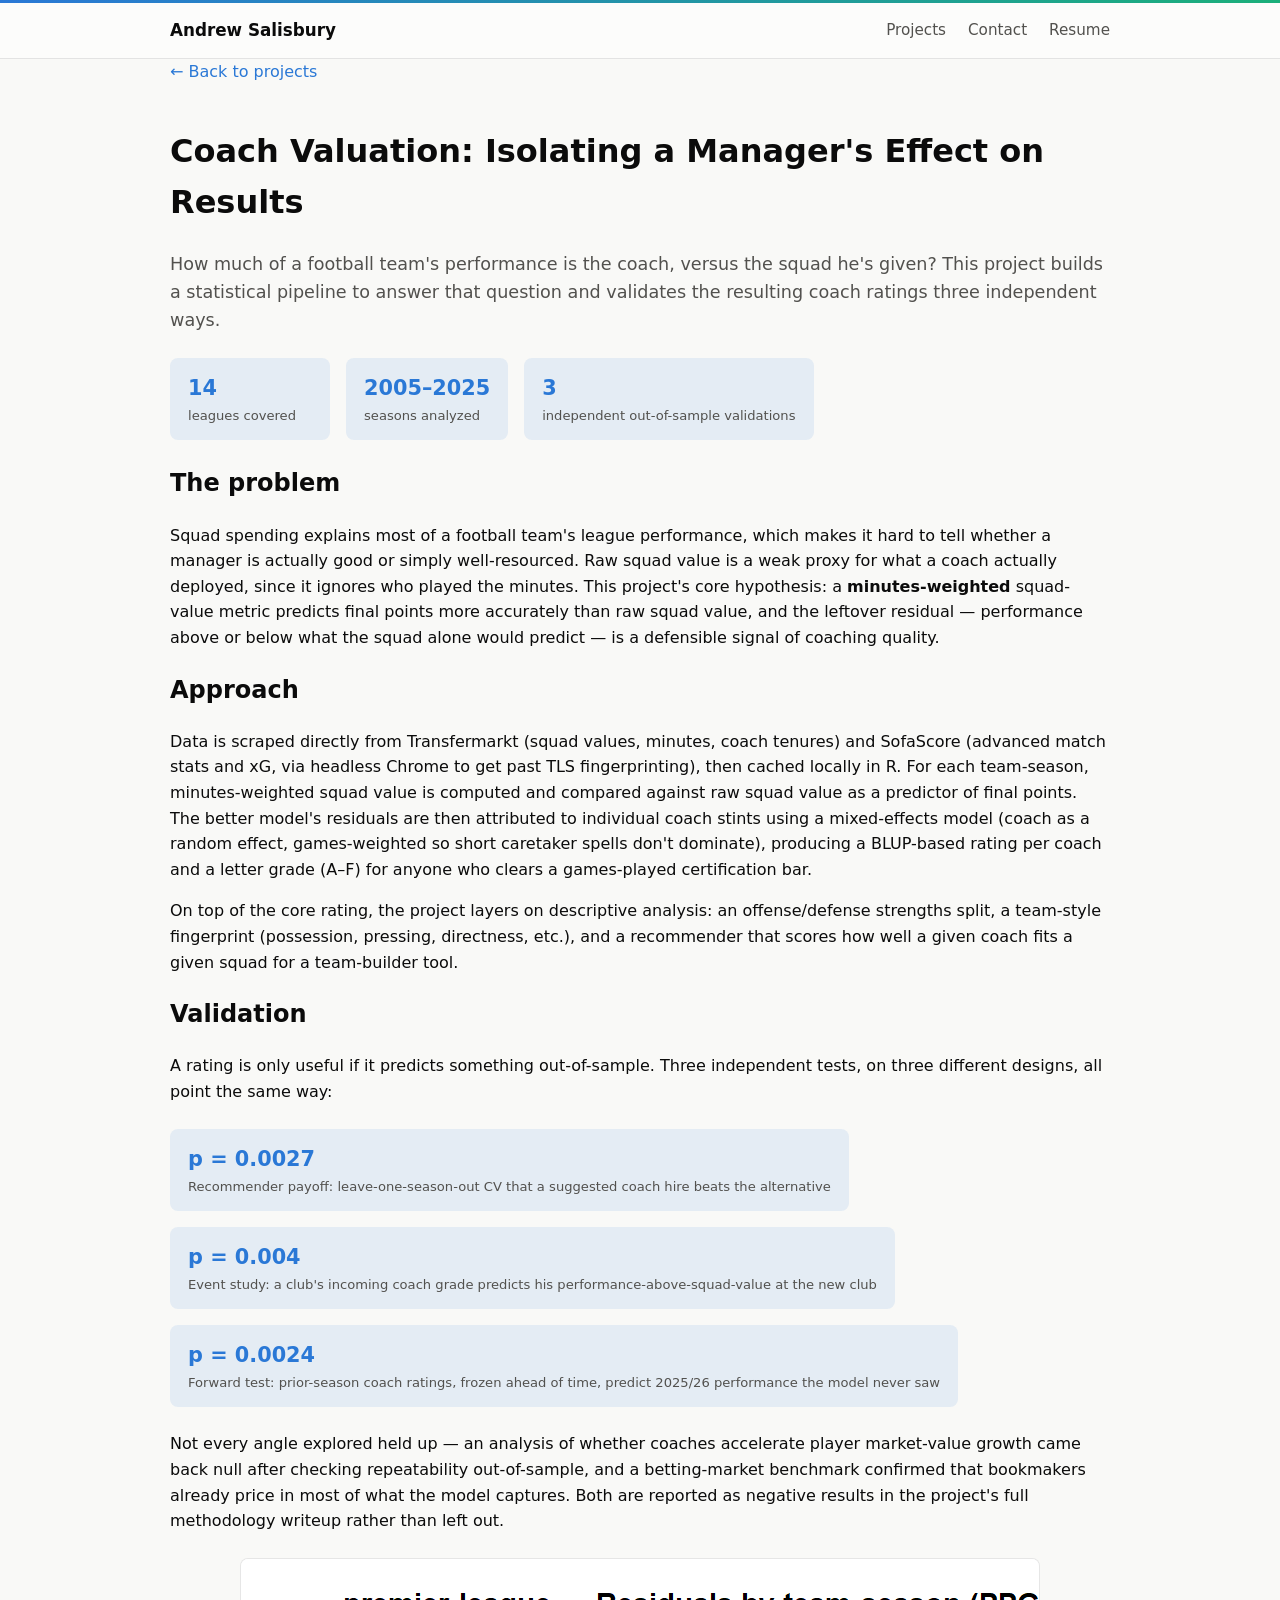
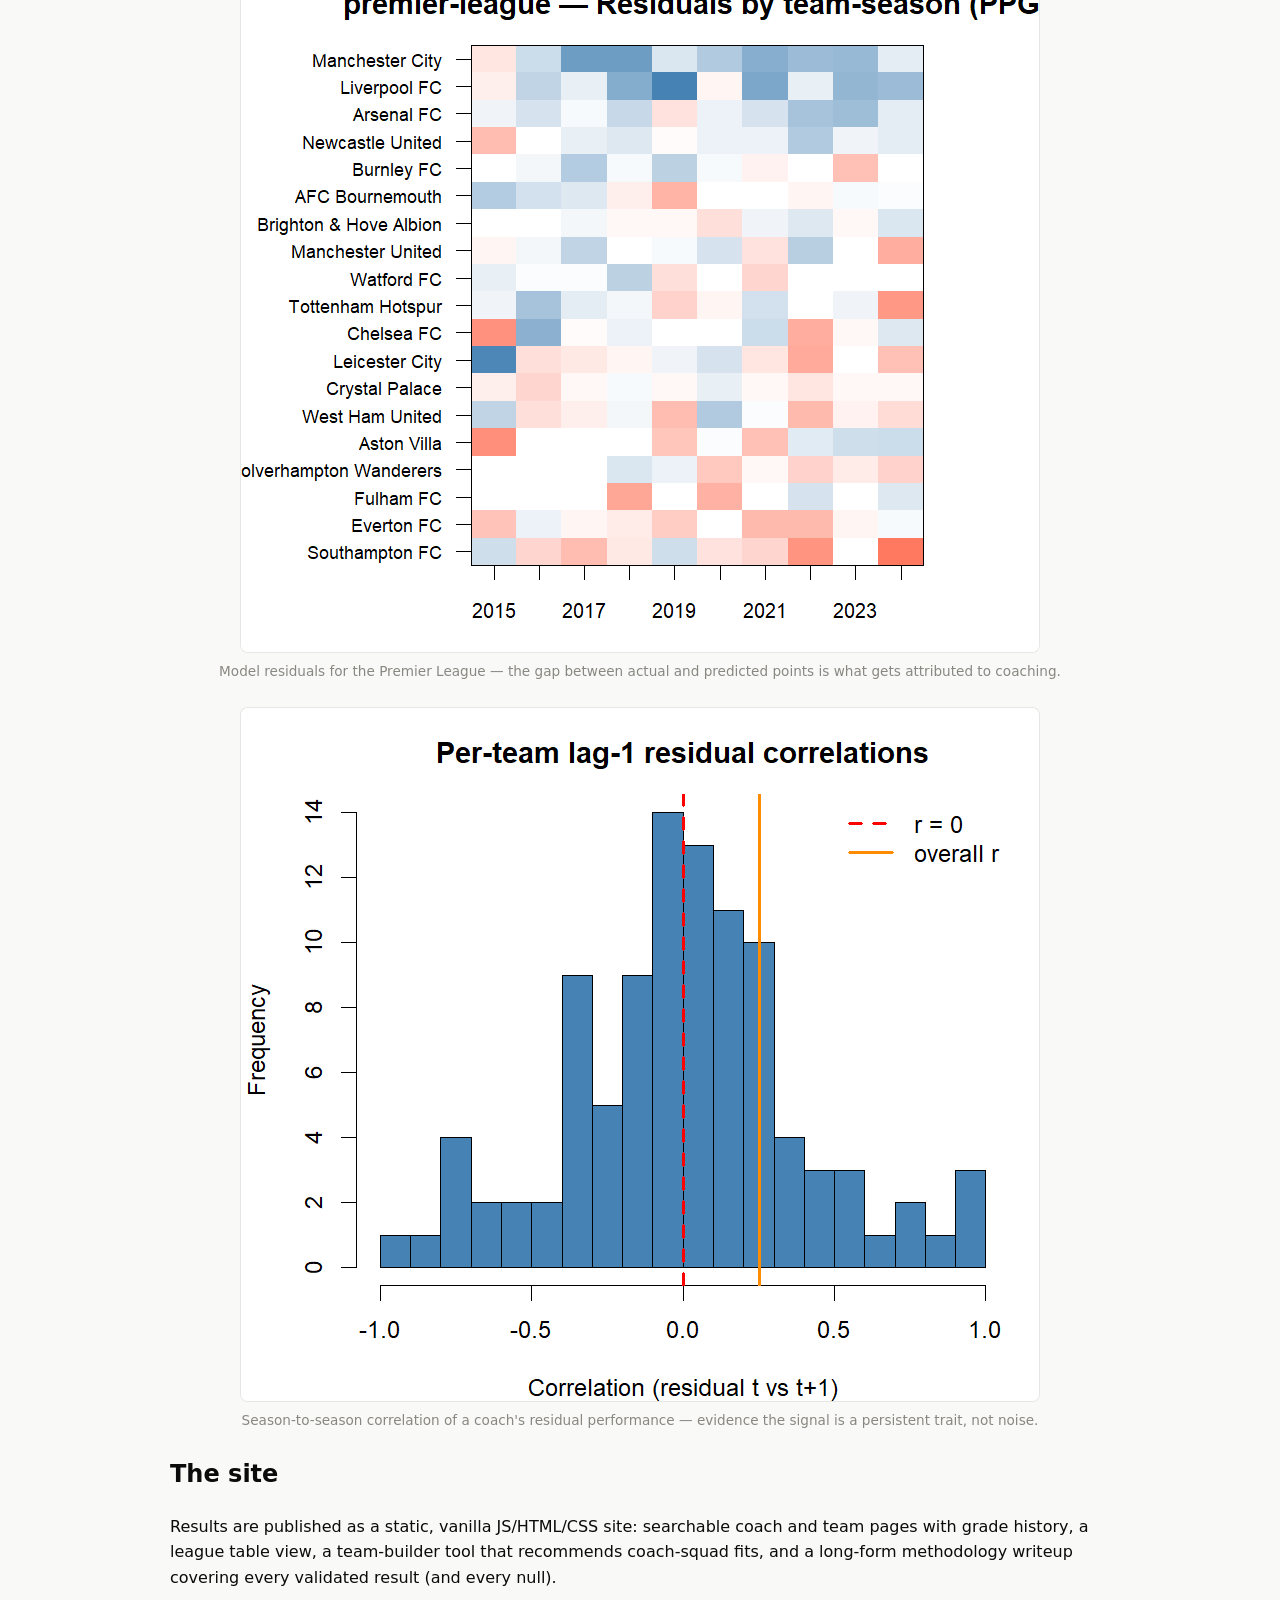
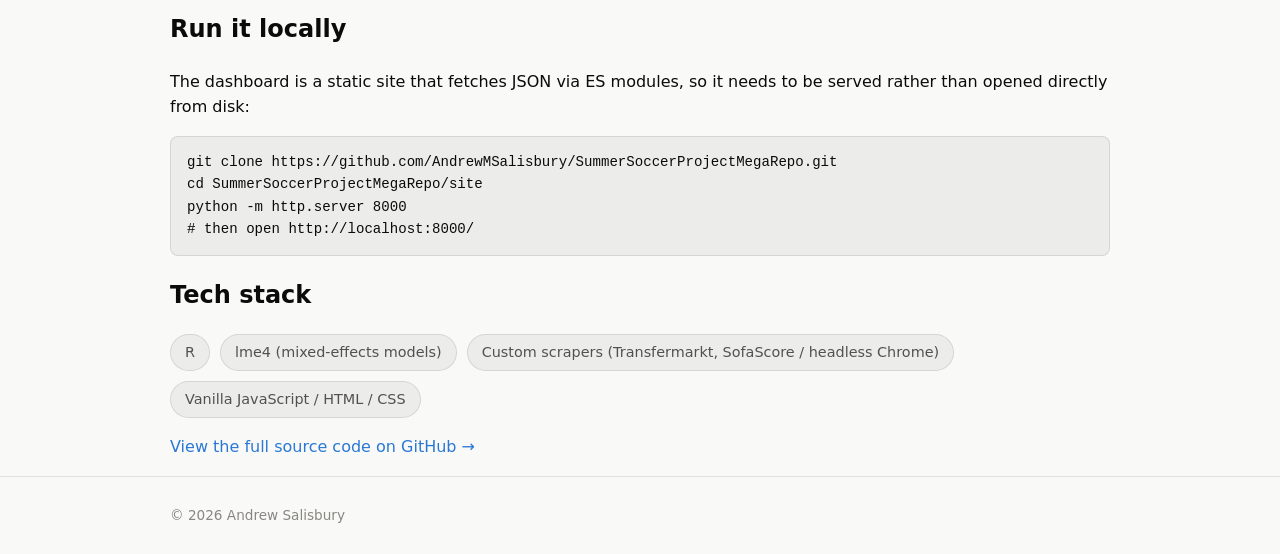
==== projects/coach-valuation.html @ 93ec7288 "Initial portfolio site with soccer coach valuation case study Static HTML/CSS/JS portfolio featuring" ====
<!DOCTYPE html>
<html lang="en">
<head>
<meta charset="utf-8">
<meta name="viewport" content="width=device-width, initial-scale=1">
<title>Coach Valuation — Andrew Salisbury</title>
<meta name="description" content="Case study: isolating a football coach's effect on team performance using mixed-effects models.">
<link rel="stylesheet" href="../css/style.css">
</head>
<body>

<header class="site-header">
  <div class="container">
    <a class="brand" href="../index.html">Andrew Salisbury</a>
    <nav>
      <a href="../index.html#projects">Projects</a>
      <a href="../index.html#contact">Contact</a>
      <a href="../assets/resume/Andrew_Salisbury_Resume.pdf">Resume</a>
    </nav>
  </div>
</header>

<main class="container case-study">

  <a class="back-link" href="../index.html#projects">&larr; Back to projects</a>

  <h1>Coach Valuation: Isolating a Manager's Effect on Results</h1>
  <p class="lede">
    How much of a football team's performance is the coach, versus the squad
    he's given? This project builds a statistical pipeline to answer that
    question and validates the resulting coach ratings three independent ways.
  </p>

  <div class="stat-row">
    <div class="stat"><div class="value">14</div><div class="label">leagues covered</div></div>
    <div class="stat"><div class="value">2005–2025</div><div class="label">seasons analyzed</div></div>
    <div class="stat"><div class="value">3</div><div class="label">independent out-of-sample validations</div></div>
  </div>

  <section>
    <h2>The problem</h2>
    <p>
      Squad spending explains most of a football team's league performance,
      which makes it hard to tell whether a manager is actually good or simply
      well-resourced. Raw squad value is a weak proxy for what a coach actually
      deployed, since it ignores who played the minutes. This project's core
      hypothesis: a <strong>minutes-weighted</strong> squad-value metric predicts
      final points more accurately than raw squad value, and the leftover
      residual — performance above or below what the squad alone would predict
      — is a defensible signal of coaching quality.
    </p>
  </section>

  <section>
    <h2>Approach</h2>
    <p>
      Data is scraped directly from Transfermarkt (squad values, minutes, coach
      tenures) and SofaScore (advanced match stats and xG, via headless Chrome
      to get past TLS fingerprinting), then cached locally in R. For each team-season,
      minutes-weighted squad value is computed and compared against raw squad
      value as a predictor of final points. The better model's residuals are
      then attributed to individual coach stints using a mixed-effects model
      (coach as a random effect, games-weighted so short caretaker spells don't
      dominate), producing a BLUP-based rating per coach and a letter grade
      (A–F) for anyone who clears a games-played certification bar.
    </p>
    <p>
      On top of the core rating, the project layers on descriptive analysis:
      an offense/defense strengths split, a team-style fingerprint (possession,
      pressing, directness, etc.), and a recommender that scores how well a
      given coach fits a given squad for a team-builder tool.
    </p>
  </section>

  <section>
    <h2>Validation</h2>
    <p>
      A rating is only useful if it predicts something out-of-sample. Three
      independent tests, on three different designs, all point the same way:
    </p>
    <div class="stat-row">
      <div class="stat"><div class="value">p = 0.0027</div><div class="label">Recommender payoff: leave-one-season-out CV that a suggested coach hire beats the alternative</div></div>
      <div class="stat"><div class="value">p = 0.004</div><div class="label">Event study: a club's incoming coach grade predicts his performance-above-squad-value at the new club</div></div>
      <div class="stat"><div class="value">p = 0.0024</div><div class="label">Forward test: prior-season coach ratings, frozen ahead of time, predict 2025/26 performance the model never saw</div></div>
    </div>
    <p>
      Not every angle explored held up — an analysis of whether coaches
      accelerate player market-value growth came back null after checking
      repeatability out-of-sample, and a betting-market benchmark confirmed
      that bookmakers already price in most of what the model captures. Both
      are reported as negative results in the project's full methodology
      writeup rather than left out.
    </p>
  </section>

  <figure>
    <img src="../assets/img/coach-valuation-residuals.png" alt="Premier League residuals: actual points vs. model-predicted points">
    <figcaption>Model residuals for the Premier League — the gap between actual and predicted points is what gets attributed to coaching.</figcaption>
  </figure>

  <figure>
    <img src="../assets/img/coach-valuation-lag1.png" alt="Lag-1 season-to-season correlation of coach residuals">
    <figcaption>Season-to-season correlation of a coach's residual performance — evidence the signal is a persistent trait, not noise.</figcaption>
  </figure>

  <section>
    <h2>The site</h2>
    <p>
      Results are published as a static, vanilla JS/HTML/CSS site: searchable
      coach and team pages with grade history, a league table view, a
      team-builder tool that recommends coach-squad fits, and a long-form
      methodology writeup covering every validated result (and every null).
    </p>
  </section>

  <section>
    <h2>Run it locally</h2>
    <p>
      The dashboard is a static site that fetches JSON via ES modules, so it
      needs to be served rather than opened directly from disk:
    </p>
    <pre>git clone https://github.com/AndrewMSalisbury/SummerSoccerProjectMegaRepo.git
cd SummerSoccerProjectMegaRepo/site
python -m http.server 8000
# then open http://localhost:8000/</pre>
  </section>

  <section>
    <h2>Tech stack</h2>
    <ul class="skills">
      <li>R</li>
      <li>lme4 (mixed-effects models)</li>
      <li>Custom scrapers (Transfermarkt, SofaScore / headless Chrome)</li>
      <li>Vanilla JavaScript / HTML / CSS</li>
    </ul>
  </section>

  <p>
    <a href="https://github.com/AndrewMSalisbury/SummerSoccerProjectMegaRepo">View the full source code on GitHub →</a>
  </p>

</main>

<footer class="site-footer">
  <div class="container">
    &copy; <span id="year"></span> Andrew Salisbury
  </div>
</footer>

<script src="../js/main.js"></script>
</body>
</html>
---- css/style.css ----
/* style.css — shared styles for the portfolio site.
   Palette follows the same light/dark token pattern as the coach-valuation
   project (data-driven, one place to swap for a rebrand later). */

:root {
  --page: #f9f9f7;
  --surface: #fcfcfb;
  --ink: #0b0b0b;
  --ink-2: #52514e;
  --muted: #898781;
  --border: rgba(11, 11, 11, 0.10);
  --accent: #2a78d6;
  --accent-2: #1baf7a;
  --accent-wash: rgba(42, 120, 214, 0.10);
  --tag-bg: rgba(11, 11, 11, 0.05);
}

@media (prefers-color-scheme: dark) {
  :root:not([data-theme="light"]) {
    --page: #0d0d0d;
    --surface: #1a1a19;
    --ink: #ffffff;
    --ink-2: #c3c2b7;
    --muted: #898781;
    --border: rgba(255, 255, 255, 0.10);
    --accent: #3987e5;
    --accent-2: #199e70;
    --accent-wash: rgba(57, 135, 229, 0.14);
    --tag-bg: rgba(255, 255, 255, 0.08);
  }
}

:root[data-theme="dark"] {
  --page: #0d0d0d;
  --surface: #1a1a19;
  --ink: #ffffff;
  --ink-2: #c3c2b7;
  --muted: #898781;
  --border: rgba(255, 255, 255, 0.10);
  --accent: #3987e5;
  --accent-2: #199e70;
  --accent-wash: rgba(57, 135, 229, 0.14);
  --tag-bg: rgba(255, 255, 255, 0.08);
}

* { box-sizing: border-box; }

html, body {
  margin: 0;
  padding: 0;
  background: var(--page);
  color: var(--ink);
  font-family: system-ui, -apple-system, "Segoe UI", sans-serif;
  font-size: 16px;
  line-height: 1.6;
}

a { color: var(--accent); text-decoration: none; }
a:hover { text-decoration: underline; }

.container {
  max-width: 980px;
  margin: 0 auto;
  padding: 0 20px;
}

img { max-width: 100%; display: block; }

/* ---------- header ---------- */

.site-header {
  background: var(--surface);
  border-bottom: 1px solid var(--border);
  position: sticky;
  top: 0;
  z-index: 50;
}
.site-header::before {
  content: "";
  display: block;
  height: 3px;
  background: linear-gradient(90deg, var(--accent), var(--accent-2));
}
.site-header .container {
  display: flex;
  align-items: center;
  justify-content: space-between;
  padding-top: 14px;
  padding-bottom: 14px;
}
.site-header .brand {
  font-weight: 700;
  color: var(--ink);
  font-size: 1.05rem;
}
.site-header .brand:hover { text-decoration: none; }
.site-header nav { display: flex; gap: 22px; }
.site-header nav a {
  color: var(--ink-2);
  font-weight: 500;
  font-size: 0.95rem;
}
.site-header nav a:hover { color: var(--accent); text-decoration: none; }

/* ---------- hero ---------- */

.hero {
  padding: 64px 0 48px;
  display: grid;
  grid-template-columns: auto 1fr;
  gap: 36px;
  align-items: center;
}
.hero img.headshot {
  width: 160px;
  height: 160px;
  border-radius: 50%;
  object-fit: cover;
  border: 3px solid var(--surface);
  box-shadow: 0 0 0 1px var(--border);
}
.hero h1 {
  margin: 0 0 6px;
  font-size: 2rem;
}
.hero .tagline {
  margin: 0 0 16px;
  color: var(--ink-2);
  font-size: 1.15rem;
}
.hero .links {
  display: flex;
  flex-wrap: wrap;
  gap: 10px;
}

.btn {
  display: inline-block;
  padding: 8px 16px;
  border-radius: 6px;
  font-size: 0.9rem;
  font-weight: 600;
  border: 1px solid var(--border);
  color: var(--ink);
  background: var(--surface);
}
.btn:hover { text-decoration: none; border-color: var(--accent); color: var(--accent); }
.btn.primary {
  background: var(--accent);
  border-color: var(--accent);
  color: #fff;
}
.btn.primary:hover { color: #fff; opacity: 0.9; }

/* ---------- sections ---------- */

section.block { padding: 40px 0; border-top: 1px solid var(--border); }
section.block h2 {
  font-size: 1.4rem;
  margin: 0 0 18px;
}

.bio-placeholder {
  color: var(--muted);
  font-style: italic;
}

.skills {
  display: flex;
  flex-wrap: wrap;
  gap: 10px;
  padding: 0;
  margin: 0;
  list-style: none;
}
.skills li {
  background: var(--tag-bg);
  border: 1px solid var(--border);
  border-radius: 999px;
  padding: 6px 14px;
  font-size: 0.9rem;
  color: var(--ink-2);
}

/* ---------- project card ---------- */

.project-card {
  display: grid;
  grid-template-columns: 220px 1fr;
  gap: 24px;
  background: var(--surface);
  border: 1px solid var(--border);
  border-radius: 10px;
  padding: 20px;
}
.project-card img.thumb {
  width: 100%;
  border-radius: 6px;
  border: 1px solid var(--border);
  background: #fff;
  padding: 10px;
}
.project-card h3 { margin: 0 0 8px; font-size: 1.2rem; }
.project-card p { margin: 0 0 12px; color: var(--ink-2); }
.project-card .tags {
  display: flex;
  flex-wrap: wrap;
  gap: 6px;
  margin-bottom: 14px;
}
.project-card .tags span {
  background: var(--tag-bg);
  border-radius: 4px;
  padding: 3px 8px;
  font-size: 0.78rem;
  color: var(--muted);
}
.project-card .actions { display: flex; gap: 14px; }

/* ---------- footer ---------- */

footer.site-footer {
  border-top: 1px solid var(--border);
  padding: 28px 0;
  color: var(--muted);
  font-size: 0.85rem;
}

/* ---------- case study page ---------- */

.case-study .lede {
  font-size: 1.1rem;
  color: var(--ink-2);
}
.case-study .stat-row {
  display: flex;
  flex-wrap: wrap;
  gap: 16px;
  margin: 24px 0;
}
.case-study .stat {
  background: var(--accent-wash);
  border-radius: 8px;
  padding: 14px 18px;
  min-width: 160px;
}
.case-study .stat .value {
  font-size: 1.3rem;
  font-weight: 700;
  color: var(--accent);
}
.case-study .stat .label {
  font-size: 0.82rem;
  color: var(--ink-2);
}
.case-study figure {
  margin: 24px 0;
  text-align: center;
}
.case-study figure img {
  margin: 0 auto;
  border: 1px solid var(--border);
  border-radius: 8px;
  background: #fff;
}
.case-study figcaption {
  margin-top: 8px;
  font-size: 0.85rem;
  color: var(--muted);
}
.case-study pre {
  background: var(--tag-bg);
  border: 1px solid var(--border);
  border-radius: 8px;
  padding: 14px 16px;
  overflow-x: auto;
  font-size: 0.88rem;
}
.case-study .back-link { display: inline-block; margin-bottom: 20px; }

@media (max-width: 640px) {
  .hero { grid-template-columns: 1fr; text-align: center; }
  .hero .links { justify-content: center; }
  .project-card { grid-template-columns: 1fr; }
}
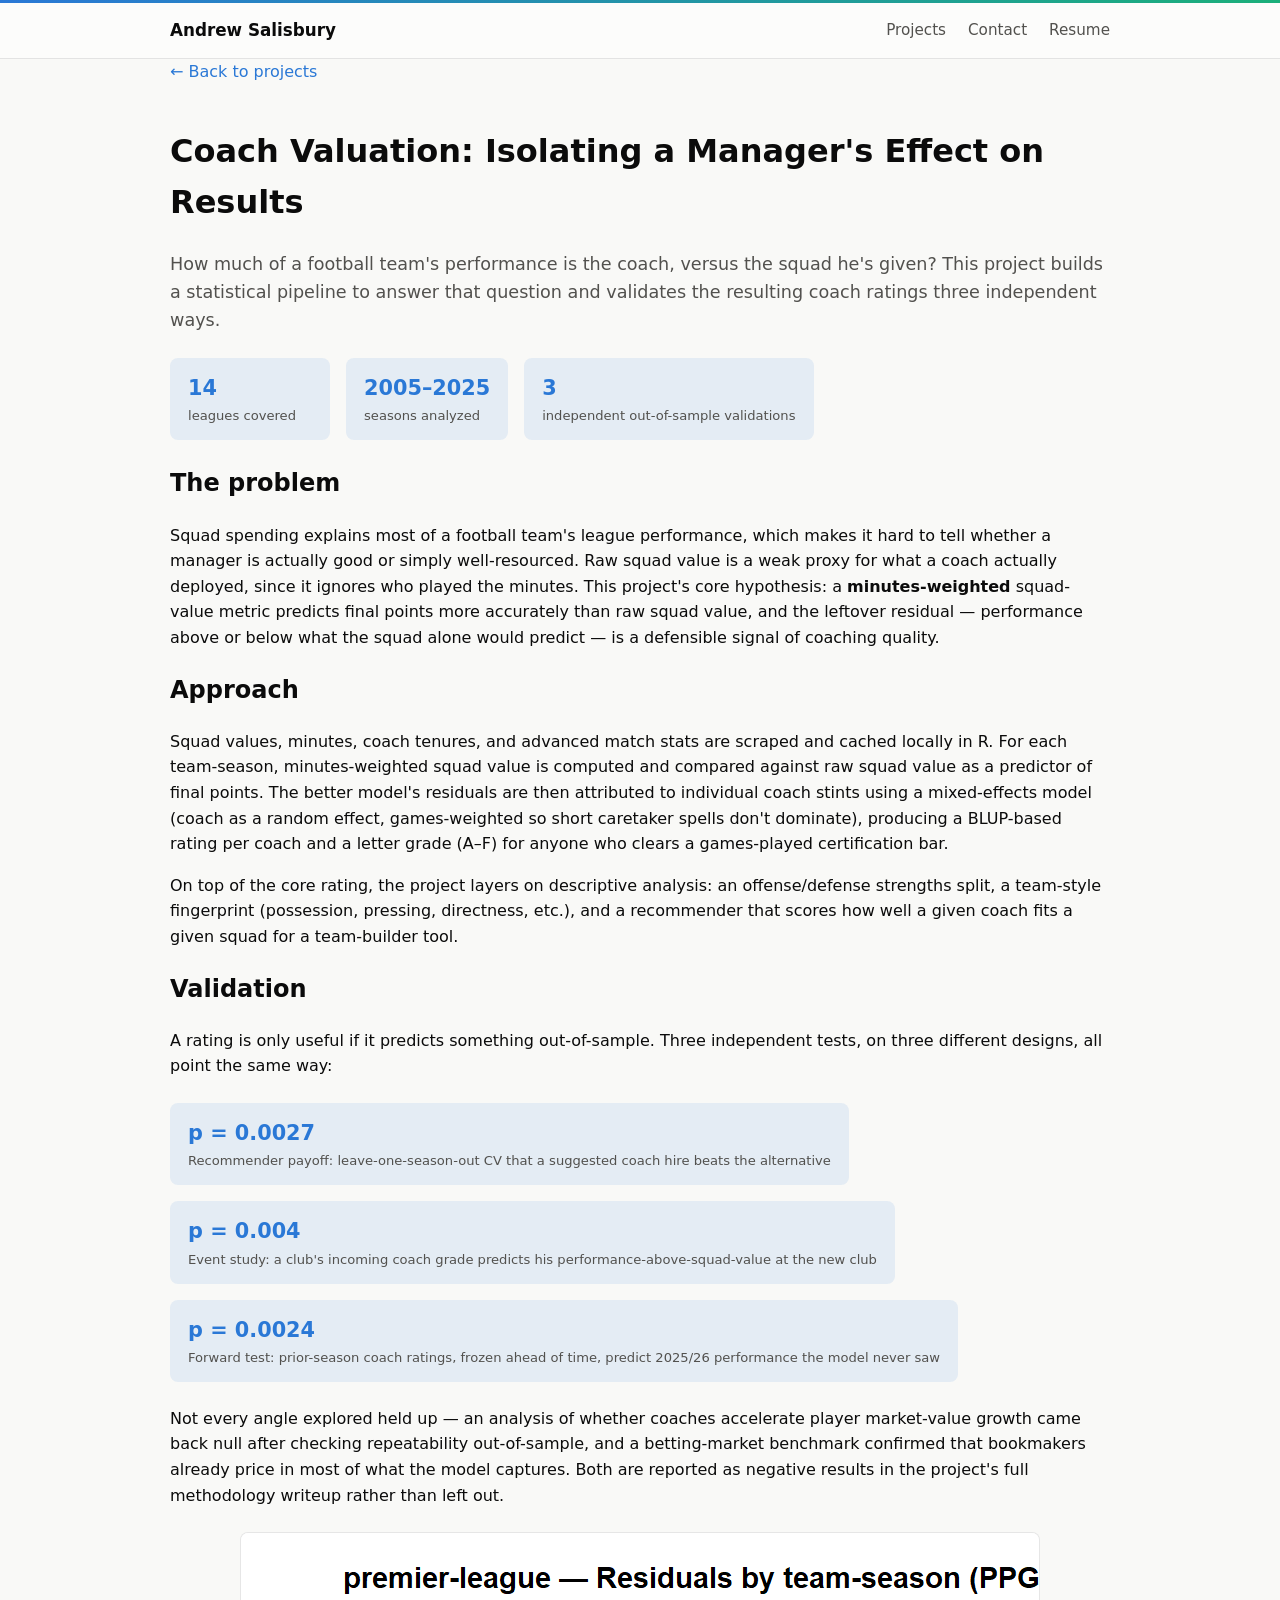
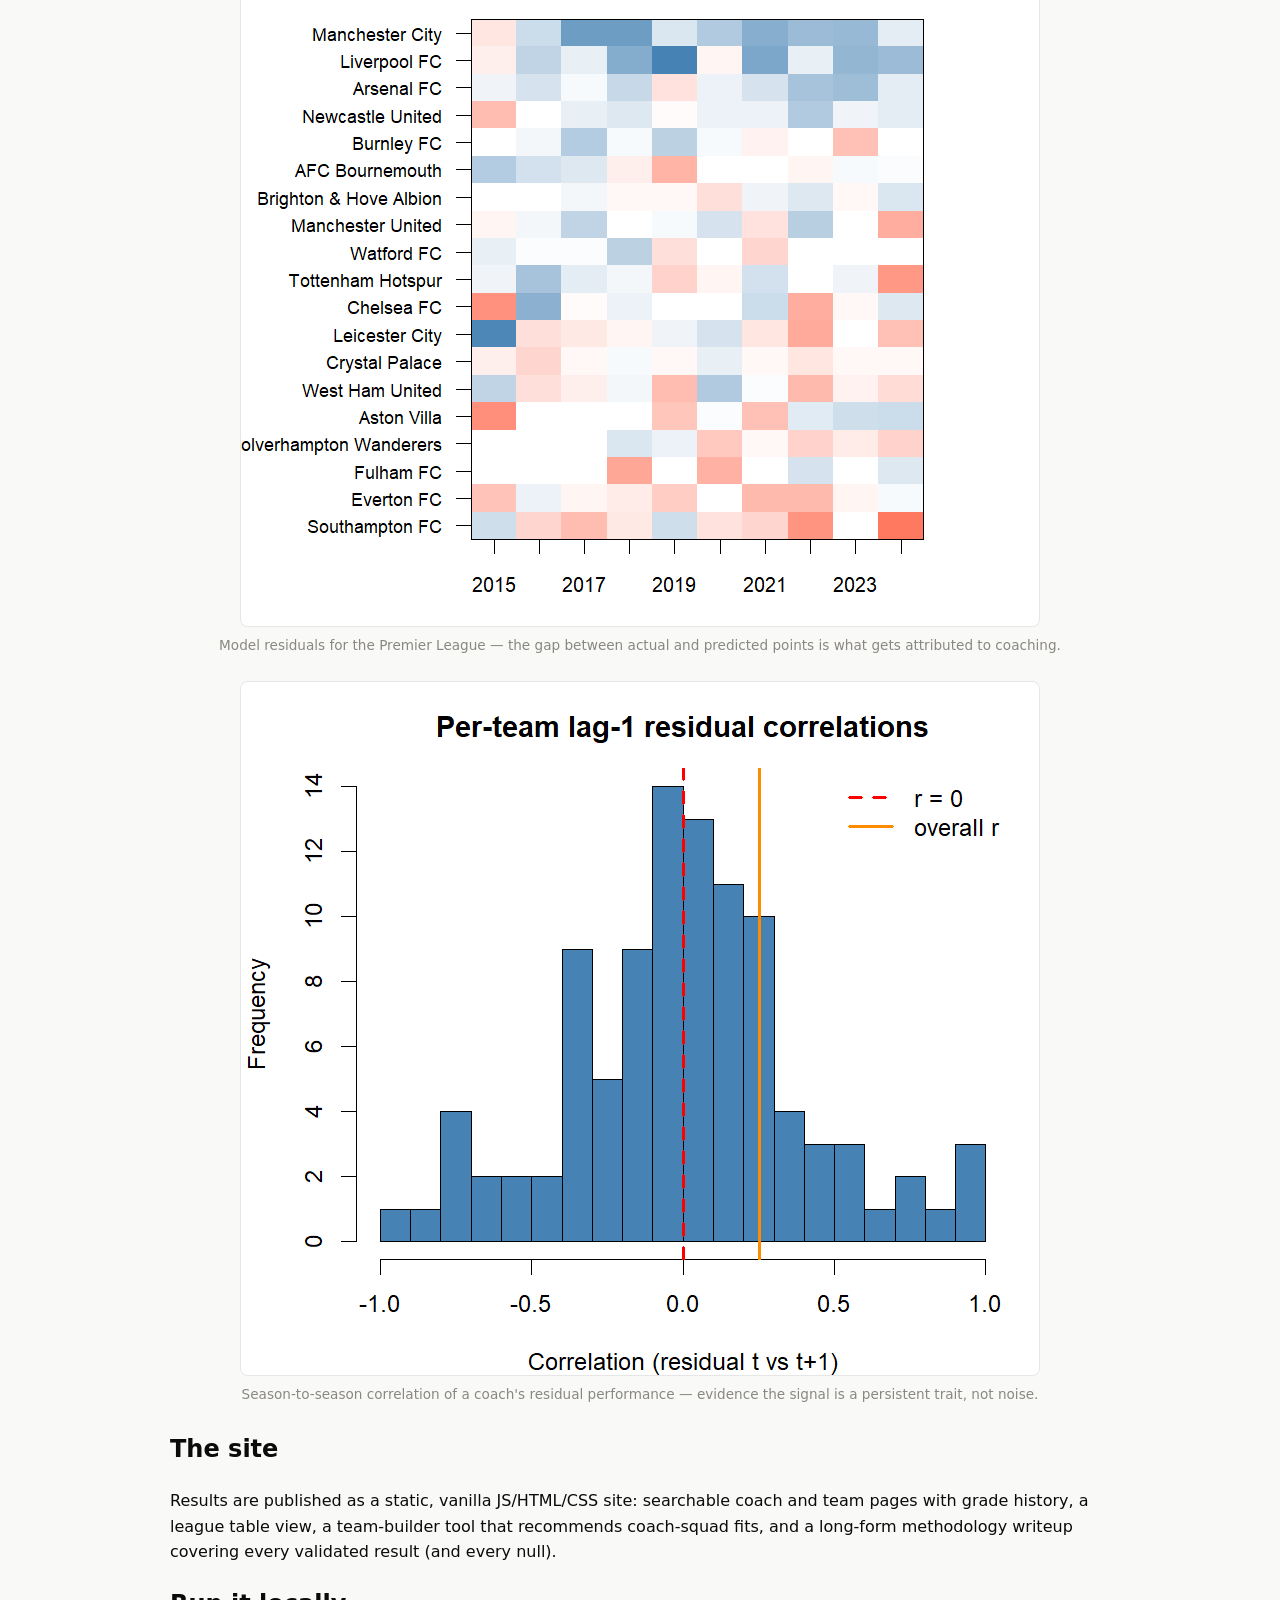
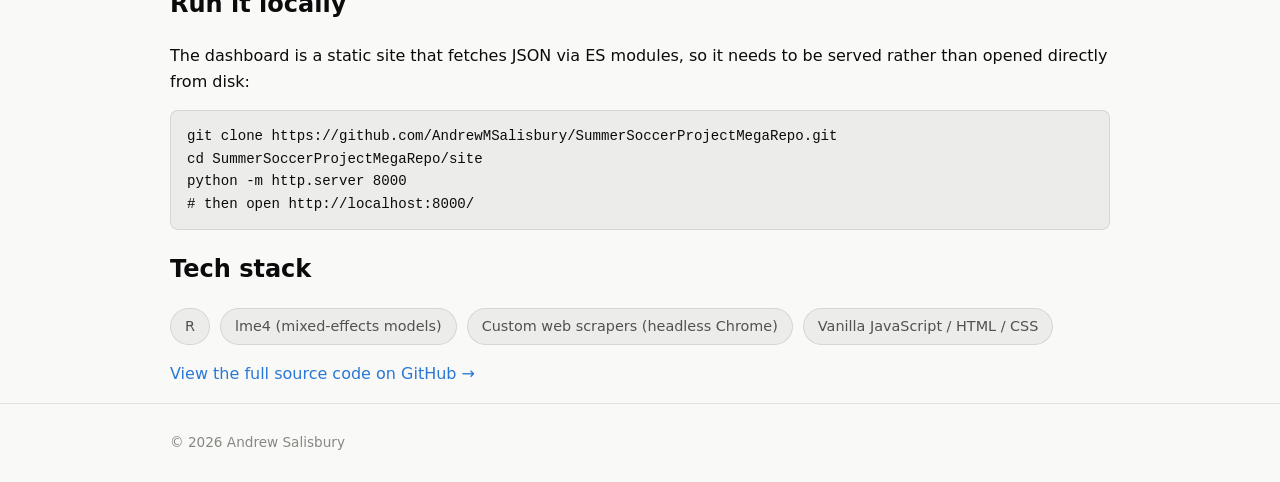
==== commit 081aa4c5: "Remove named data sources from case study copy" ====
--- a/projects/coach-valuation.html
+++ b/projects/coach-valuation.html
@@ -54,9 +54,8 @@
   <section>
     <h2>Approach</h2>
     <p>
-      Data is scraped directly from Transfermarkt (squad values, minutes, coach
-      tenures) and SofaScore (advanced match stats and xG, via headless Chrome
-      to get past TLS fingerprinting), then cached locally in R. For each team-season,
+      Squad values, minutes, coach tenures, and advanced match stats are
+      scraped and cached locally in R. For each team-season,
       minutes-weighted squad value is computed and compared against raw squad
       value as a predictor of final points. The better model's residuals are
       then attributed to individual coach stints using a mixed-effects model
@@ -130,7 +129,7 @@
     <ul class="skills">
       <li>R</li>
       <li>lme4 (mixed-effects models)</li>
-      <li>Custom scrapers (Transfermarkt, SofaScore / headless Chrome)</li>
+      <li>Custom web scrapers (headless Chrome)</li>
       <li>Vanilla JavaScript / HTML / CSS</li>
     </ul>
   </section>
